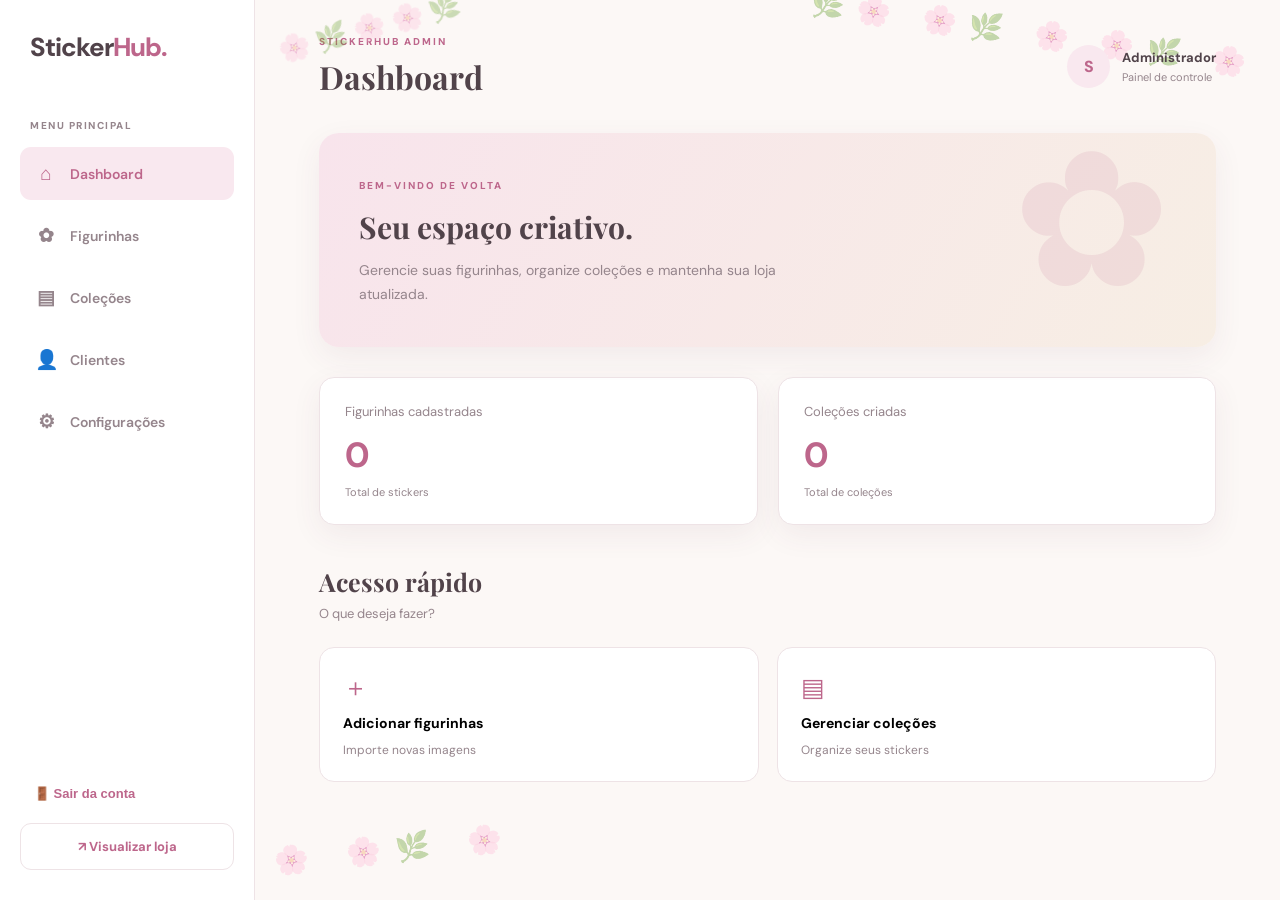
==== admin.html @ 7a5ba6c4 "Add files via upload" ====
<!DOCTYPE html>
<html lang="pt-BR">

<head>
    <meta charset="UTF-8">
    <meta name="viewport" content="width=device-width, initial-scale=1.0">

    <title>StickerHub | Administração</title>

    <link rel="stylesheet" href="css/style.css">
</head>

<body>

    <div class="admin-container">

        <!-- MENU LATERAL -->

        <aside class="sidebar">

            <a href="admin.html" class="admin-logo">
                Sticker<span>Hub.</span>
            </a>

            <p class="sidebar-label">MENU PRINCIPAL</p>

            <nav class="sidebar-nav">

                <button class="nav-item active" data-section="dashboard">
                    <span>⌂</span>
                    Dashboard
                </button>

                <button class="nav-item" data-section="stickers">
                    <span>✿</span>
                    Figurinhas
                </button>

                <button class="nav-item" data-section="collections">
                    <span>▤</span>
                    Coleções
                </button>

                <!-- Botão para acessar a aba de Clientes -->
                <button class="nav-item" data-section="customers">
                    <span>👤</span>
                    Clientes
                </button>

                <button class="nav-item" data-section="settings">
                    <span>⚙</span>
                    Configurações
                </button>

            </nav>

            <div class="sidebar-bottom">

                <!-- Botão de Sair adicionado -->
                <button id="adminLogoutButton" class="store-link" style="width: 100%; text-align: left; background: none; border: none; cursor: pointer; margin-bottom: 8px;">
                    🚪 Sair da conta
                </button>

                <a href="loja.html" class="store-link">
                    ↗ Visualizar loja
                </a>

            </div>

        </aside>

        <!-- CONTEÚDO PRINCIPAL -->

        <main class="admin-main">

            <header class="admin-header">

                <div>
                    <span class="header-label">STICKERHUB ADMIN</span>
                    <h1 id="pageTitle">Dashboard</h1>
                </div>

                <div class="admin-profile">
                    <div class="profile-avatar">S</div>

                    <div>
                        <strong>Administrador</strong>
                        <span>Painel de controle</span>
                    </div>
                </div>

            </header>

            <!-- DASHBOARD -->

            <section class="admin-section active" id="dashboard">

                <div class="welcome-card">

                    <div>
                        <span class="tag">BEM-VINDO DE VOLTA</span>

                        <h2>Seu espaço criativo.</h2>

                        <p>
                            Gerencie suas figurinhas, organize coleções
                            e mantenha sua loja atualizada.
                        </p>
                    </div>

                    <div class="welcome-decoration">✿</div>

                </div>

                <div class="dashboard-stats">

                    <div class="stat-card">
                        <span>Figurinhas cadastradas</span>
                        <strong id="dashboardStickerCount">0</strong>
                        <small>Total de stickers</small>
                    </div>

                    <div class="stat-card">
                        <span>Coleções criadas</span>
                        <strong id="dashboardCollectionCount">0</strong>
                        <small>Total de coleções</small>
                    </div>

                </div>

                <div class="section-heading">
                    <h2>Acesso rápido</h2>
                    <p>O que deseja fazer?</p>
                </div>

                <div class="quick-actions">

                    <button class="quick-action" data-section="stickers">
                        <span>＋</span>
                        <strong>Adicionar figurinhas</strong>
                        <small>Importe novas imagens</small>
                    </button>

                    <button class="quick-action" data-section="collections">
                        <span>▤</span>
                        <strong>Gerenciar coleções</strong>
                        <small>Organize seus stickers</small>
                    </button>

                </div>

            </section>

            <!-- FIGURINHAS / IMPORTAÇÃO -->

            <section class="admin-section" id="stickers">

                <div class="section-heading">
                    <h2>Minhas figurinhas</h2>
                    <p>Importe e gerencie seus stickers.</p>
                </div>

                <div class="import-area">

                    <div class="import-icon">↑</div>

                    <h3>Adicionar figurinhas</h3>

                    <p>
                        Selecione imagens do seu computador
                        ou importe uma pasta inteira.
                    </p>

                    <div class="import-buttons">

                        <label for="fileInput" class="import-button">
                            Escolher imagens
                        </label>

                        <label for="folderInput" class="import-button secondary">
                            Importar pasta
                        </label>

                    </div>

                    <input
                        type="file"
                        id="fileInput"
                        accept="image/*"
                        multiple
                        hidden
                    >

                    <input
                        type="file"
                        id="folderInput"
                        accept="image/*"
                        webkitdirectory
                        multiple
                        hidden
                    >

                </div>

                <div class="file-list-area">

                    <div class="file-list-header">
                        <h3>Arquivos importados</h3>
                        <span id="fileCount">0 arquivos</span>
                    </div>

                    <div id="fileList" class="file-list">

                        <p class="empty-message">
                            Nenhuma figurinha importada ainda.
                        </p>

                    </div>

                </div>

            </section>

            <!-- COLEÇÕES -->

            <section class="admin-section" id="collections">

                <div class="section-heading">
                    <h2>Minhas coleções</h2>
                    <p>Organize suas figurinhas por categorias.</p>
                </div>

                <div id="collectionList" class="collection-list">

                    <p class="empty-message">
                        Nenhuma coleção criada ainda.
                    </p>

                </div>

            </section>

            <!-- CLIENTES -->

            <section class="admin-section" id="customers">

                <div class="section-heading">
                    <h2>Gerenciar clientes</h2>
                    <p>Controle os acessos aos pacotes da sua loja.</p>
                </div>

                <div class="customer-management">

                    <div class="settings-card">
                        <h3>Liberar pacote</h3>
                        <p>Escolha um cliente e o pacote que deseja liberar.</p>

                        <label for="customerSelect">Cliente</label>
                        <select id="customerSelect">
                            <option value="">Carregando clientes...</option>
                        </select>

                        <label for="customerPackSelect">Pacote</label>
                        <select id="customerPackSelect">
                            <option value="">Carregando pacotes...</option>
                        </select>

                        <button id="grantAccessButton">
                            Liberar acesso
                        </button>

                        <p id="customerStatus" role="status"></p>
                    </div>

                    <div class="file-list-area">
                        <div class="file-list-header">
                            <div>
                                <h3>Clientes cadastrados</h3>
                                <p>Visualize os clientes e seus respectivos acessos.</p>
                            </div>
                            <span id="customerCount">0 clientes</span>
                        </div>

                        <div id="customerList">
                            <p class="empty-message">
                                Carregando clientes...
                            </p>
                        </div>
                    </div>

                </div>

            </section>

            <!-- CONFIGURAÇÕES -->

            <section class="admin-section" id="settings">

                <div class="section-heading">
                    <h2>Configurações</h2>
                    <p>Personalize sua loja.</p>
                </div>

                <div class="settings-card">

                    <label for="storeName">Nome da loja</label>

                    <input
                        type="text"
                        id="storeName"
                        placeholder="StickerHub"
                    >

                    <button id="saveSettings">
                        Salvar alterações
                    </button>

                </div>

            </section>

        </main>

    </div>

    <!-- MODAL DE IMPORTAÇÃO -->

    <div class="sticker-modal" id="stickerModal">

        <div class="modal-content">

            <button class="close-modal" id="closeModal">
                &times;
            </button>

            <h2>Nova figurinha</h2>

            <div class="modal-preview">
                <img id="modalImage" src="" alt="Prévia da figurinha">
            </div>

            <label for="stickerName">Nome da figurinha</label>

            <input
                type="text"
                id="stickerName"
                placeholder="Ex: Sweet Love"
            >

            <label for="collectionSelect">Selecionar coleção</label>

            <select id="collectionSelect">
                <option value="">Escolha uma coleção</option>
            </select>

            <button id="newCollectionButton" class="secondary-button">
                + Criar nova coleção
            </button>

            <div id="newCollectionArea" hidden>

                <input
                    type="text"
                    id="newCollectionName"
                    placeholder="Nome da nova coleção"
                >

                <button id="createCollectionButton">
                    Criar coleção
                </button>

            </div>

            <button id="publishSticker" class="publish-button">
                Publicar figurinha
            </button>

        </div>

    </div>

    <script src="https://cdn.jsdelivr.net/npm/@supabase/supabase-js@2"></script>

    <script src="script/supabase.js"></script>
    <script src="script/script.js"></script>
    <script src="script/import.js"></script>
    <script src="script/clientes.js"></script>

</body>
</html>
---- css/style.css ----
/* =========================================
   STICKERHUB - PAINEL ADMINISTRATIVO
   Identidade visual: Bege + Pink
========================================= */

@import url('https://fonts.googleapis.com/css2?family=DM+Sans:wght@400;500;600;700;800&family=Playfair+Display:wght@600;700&display=swap');

:root {
    --pink: #d982a5;
    --pink-dark: #bd668b;
    --pink-light: #f9e8ef;

    --beige: #faf6f0;
    --white: #ffffff;

    --text: #51434a;
    --muted: #95858c;
    --border: #eee3e6;

    --shadow: 0 10px 30px rgba(100, 60, 80, 0.07);
}

* {
    margin: 0;
    padding: 0;
    box-sizing: border-box;
}

body {
    font-family: 'DM Sans', sans-serif;
    background: var(--beige);
    color: var(--text);
    min-height: 100vh;
}

/* =========================================
   ESTRUTURA PRINCIPAL
========================================= */

.admin-container {
    display: flex;
    min-height: 100vh;
}

/* =========================================
   MENU LATERAL
========================================= */

.sidebar {
    width: 255px;
    min-width: 255px;
    min-height: 100vh;
    padding: 30px 20px;
    background: var(--white);
    border-right: 1px solid var(--border);
    display: flex;
    flex-direction: column;
}

.admin-logo {
    margin: 0 10px 55px;
    color: var(--text);
    font-size: 26px;
    font-weight: 800;
    letter-spacing: -1px;
    text-decoration: none;
}

.admin-logo span {
    color: var(--pink-dark);
}

.sidebar-label {
    margin: 0 10px 15px;
    color: var(--muted);
    font-size: 10px;
    font-weight: 800;
    letter-spacing: 1.5px;
}

.sidebar-nav {
    display: flex;
    flex-direction: column;
    gap: 9px;
}

.nav-item {
    width: 100%;
    padding: 14px 15px;
    display: flex;
    align-items: center;
    gap: 13px;
    border: none;
    border-radius: 11px;
    background: transparent;
    color: var(--muted);
    font-family: inherit;
    font-size: 14px;
    font-weight: 600;
    text-align: left;
    cursor: pointer;
    transition: 0.2s;
}

.nav-item span {
    width: 22px;
    font-size: 19px;
    text-align: center;
}

.nav-item:hover {
    background: var(--pink-light);
    color: var(--pink-dark);
}

.nav-item.active {
    background: var(--pink-light);
    color: var(--pink-dark);
}

.sidebar-bottom {
    margin-top: auto;
    padding-top: 30px;
}

.store-link {
    display: block;
    padding: 14px;
    border: 1px solid var(--border);
    border-radius: 11px;
    color: var(--pink-dark);
    font-size: 13px;
    font-weight: 700;
    text-align: center;
    text-decoration: none;
    transition: 0.2s;
}

.store-link:hover {
    background: var(--pink-light);
}

/* =========================================
   ÁREA PRINCIPAL
========================================= */

.admin-main {
    flex: 1;
    min-width: 0;
    padding: 35px 5%;
}

/* =========================================
   CABEÇALHO
========================================= */

.admin-header {
    display: flex;
    justify-content: space-between;
    align-items: center;
    gap: 20px;
    margin-bottom: 35px;
}

.header-label {
    display: block;
    margin-bottom: 7px;
    color: var(--pink-dark);
    font-size: 10px;
    font-weight: 800;
    letter-spacing: 2px;
}

.admin-header h1 {
    font-family: 'Playfair Display', serif;
    font-size: 32px;
}

.admin-profile {
    display: flex;
    align-items: center;
    gap: 12px;
}

.profile-avatar {
    width: 43px;
    height: 43px;
    display: flex;
    align-items: center;
    justify-content: center;
    border-radius: 50%;
    background: var(--pink-light);
    color: var(--pink-dark);
    font-weight: 800;
}

.admin-profile strong,
.admin-profile span {
    display: block;
}

.admin-profile strong {
    font-size: 13px;
}

.admin-profile span {
    margin-top: 4px;
    color: var(--muted);
    font-size: 11px;
}

/* =========================================
   SEÇÕES
========================================= */

.admin-section {
    display: none;
    animation: sectionAppear 0.25s ease;
}

.admin-section.active {
    display: block;
}

@keyframes sectionAppear {
    from {
        opacity: 0;
        transform: translateY(8px);
    }

    to {
        opacity: 1;
        transform: translateY(0);
    }
}

/* =========================================
   BOAS-VINDAS
========================================= */

.welcome-card {
    position: relative;
    overflow: hidden;
    padding: 40px;
    border-radius: 20px;
    background: linear-gradient(120deg, #f8e4ec, #f7eee4);
    box-shadow: var(--shadow);
}

.tag {
    display: inline-block;
    margin-bottom: 15px;
    color: var(--pink-dark);
    font-size: 10px;
    font-weight: 800;
    letter-spacing: 2px;
}

.welcome-card h2 {
    margin-bottom: 12px;
    font-family: 'Playfair Display', serif;
    font-size: 30px;
}

.welcome-card p {
    max-width: 450px;
    color: var(--muted);
    font-size: 14px;
    line-height: 1.7;
}

.welcome-decoration {
    position: absolute;
    top: -35px;
    right: 45px;
    color: rgba(189, 102, 139, 0.12);
    font-size: 190px;
}

/* =========================================
   ESTATÍSTICAS
========================================= */

.dashboard-stats {
    display: grid;
    grid-template-columns: repeat(2, minmax(0, 1fr));
    gap: 20px;
    margin: 30px 0 40px;
}

.stat-card {
    padding: 25px;
    border: 1px solid var(--border);
    border-radius: 15px;
    background: var(--white);
    box-shadow: var(--shadow);
}

.stat-card span,
.stat-card strong,
.stat-card small {
    display: block;
}

.stat-card span {
    color: var(--muted);
    font-size: 13px;
}

.stat-card strong {
    margin: 12px 0 7px;
    color: var(--pink-dark);
    font-size: 35px;
}

.stat-card small {
    color: var(--muted);
    font-size: 11px;
}

/* =========================================
   TÍTULOS DE SEÇÃO
========================================= */

.section-heading {
    margin-bottom: 25px;
}

.section-heading h2 {
    font-family: 'Playfair Display', serif;
    font-size: 25px;
}

.section-heading p {
    margin-top: 7px;
    color: var(--muted);
    font-size: 13px;
}

/* =========================================
   AÇÕES RÁPIDAS
========================================= */

.quick-actions {
    display: grid;
    grid-template-columns: repeat(2, minmax(0, 1fr));
    gap: 18px;
}

.quick-action {
    padding: 23px;
    border: 1px solid var(--border);
    border-radius: 15px;
    background: var(--white);
    display: flex;
    flex-direction: column;
    align-items: flex-start;
    gap: 10px;
    font-family: inherit;
    text-align: left;
    cursor: pointer;
    transition: 0.25s;
}

.quick-action:hover {
    transform: translateY(-4px);
    border-color: var(--pink);
    box-shadow: var(--shadow);
}

.quick-action > span {
    color: var(--pink-dark);
    font-size: 25px;
}

.quick-action strong {
    font-size: 14px;
}

.quick-action small {
    color: var(--muted);
    font-size: 12px;
}

/* =========================================
   IMPORTAÇÃO
========================================= */

.import-area {
    padding: 45px 20px;
    border: 2px dashed #e6b6ca;
    border-radius: 18px;
    background: rgba(255, 255, 255, 0.7);
    text-align: center;
}

.import-icon {
    width: 60px;
    height: 60px;
    margin: 0 auto 20px;
    display: flex;
    align-items: center;
    justify-content: center;
    border-radius: 18px;
    background: var(--pink-light);
    color: var(--pink-dark);
    font-size: 30px;
}

.import-area h3 {
    margin-bottom: 10px;
    font-size: 18px;
}

.import-area > p {
    max-width: 400px;
    margin: auto;
    color: var(--muted);
    font-size: 13px;
    line-height: 1.6;
}

.import-buttons {
    display: flex;
    justify-content: center;
    flex-wrap: wrap;
    gap: 12px;
    margin-top: 25px;
}

.import-button {
    padding: 13px 22px;
    border-radius: 10px;
    background: var(--pink);
    color: white;
    font-size: 13px;
    font-weight: 700;
    cursor: pointer;
    transition: 0.2s;
}

.import-button:hover {
    background: var(--pink-dark);
}

.import-button.secondary {
    border: 1px solid var(--pink);
    background: white;
    color: var(--pink-dark);
}

/* =========================================
   LISTA DE ARQUIVOS
========================================= */

.file-list-area {
    margin-top: 35px;
}

.file-list-header {
    display: flex;
    justify-content: space-between;
    align-items: center;
    gap: 15px;
    margin-bottom: 17px;
}

.file-list-header h3 {
    font-size: 16px;
}

.file-list-header span {
    color: var(--muted);
    font-size: 12px;
}

.file-list {
    display: grid;
    grid-template-columns: repeat(
        auto-fill,
        minmax(170px, 1fr)
    );
    gap: 15px;
}

.file-card {
    padding: 12px;
    border: 1px solid var(--border);
    border-radius: 13px;
    background: var(--white);
    overflow: hidden;
}

.file-card img {
    width: 100%;
    height: 125px;
    object-fit: contain;
    border-radius: 8px;
    background: #fffafa;
}

.file-card p {
    margin-top: 10px;
    overflow-wrap: anywhere;
    font-size: 12px;
}

.file-card button {
    width: 100%;
    margin-top: 10px;
    padding: 9px;
    border: none;
    border-radius: 8px;
    background: var(--pink-light);
    color: var(--pink-dark);
    font-weight: 700;
    cursor: pointer;
}

/* =========================================
   COLEÇÕES
========================================= */

.collection-list {
    display: grid;
    grid-template-columns: repeat(
        auto-fill,
        minmax(210px, 1fr)
    );
    gap: 18px;
}

.collection-card {
    padding: 23px;
    border: 1px solid var(--border);
    border-radius: 15px;
    background: var(--white);
    box-shadow: var(--shadow);
}

.collection-card h3 {
    margin-bottom: 8px;
    font-size: 16px;
}

.collection-card p {
    color: var(--muted);
    font-size: 12px;
}

/* =========================================
   CONFIGURAÇÕES
========================================= */

.settings-card {
    max-width: 550px;
    padding: 30px;
    border: 1px solid var(--border);
    border-radius: 16px;
    background: var(--white);
    box-shadow: var(--shadow);
}

.settings-card label {
    display: block;
    margin-bottom: 10px;
    font-size: 13px;
    font-weight: 700;
}

.settings-card input,
.modal-content input,
.modal-content select {
    width: 100%;
    padding: 13px 15px;
    border: 1px solid var(--border);
    border-radius: 10px;
    outline: none;
    background: #fffdfd;
    color: var(--text);
    font-family: inherit;
    font-size: 13px;
}

.settings-card input:focus,
.modal-content input:focus,
.modal-content select:focus {
    border-color: var(--pink);
}

.settings-card button,
#newCollectionArea button {
    margin-top: 17px;
    padding: 13px 20px;
    border: none;
    border-radius: 10px;
    background: var(--pink);
    color: white;
    font-family: inherit;
    font-weight: 700;
    cursor: pointer;
}

.settings-card button:hover,
#newCollectionArea button:hover {
    background: var(--pink-dark);
}

/* =========================================
   MODAL DE IMPORTAÇÃO
========================================= */

.sticker-modal {
    position: fixed;
    inset: 0;
    z-index: 1000;
    display: none;
    align-items: center;
    justify-content: center;
    padding: 20px;
    background: rgba(45, 32, 39, 0.5);
    backdrop-filter: blur(7px);
}

.sticker-modal.active {
    display: flex;
}

.modal-content {
    position: relative;
    width: 100%;
    max-width: 430px;
    max-height: 90vh;
    overflow-y: auto;
    padding: 30px;
    border-radius: 20px;
    background: var(--white);
    box-shadow: var(--shadow);
    animation: modalAppear 0.25s ease;
}

@keyframes modalAppear {
    from {
        opacity: 0;
        transform: translateY(12px);
    }

    to {
        opacity: 1;
        transform: translateY(0);
    }
}

.modal-content h2 {
    margin-bottom: 20px;
    font-family: 'Playfair Display', serif;
}

.close-modal {
    position: absolute;
    top: 15px;
    right: 17px;
    width: 32px;
    height: 32px;
    border: none;
    border-radius: 50%;
    background: var(--pink-light);
    color: var(--pink-dark);
    font-size: 23px;
    cursor: pointer;
}

.modal-preview {
    width: 100%;
    height: 180px;
    margin-bottom: 20px;
    padding: 10px;
    border-radius: 13px;
    background: #fff6f8;
    display: flex;
    align-items: center;
    justify-content: center;
}

.modal-preview img {
    max-width: 100%;
    max-height: 100%;
    object-fit: contain;
}

.modal-content label {
    display: block;
    margin: 15px 0 8px;
    font-size: 12px;
    font-weight: 700;
}

.secondary-button,
.publish-button {
    width: 100%;
    margin-top: 15px;
    padding: 13px;
    border: none;
    border-radius: 10px;
    font-family: inherit;
    font-weight: 700;
    cursor: pointer;
}

.secondary-button {
    background: var(--pink-light);
    color: var(--pink-dark);
}

.publish-button {
    background: var(--pink);
    color: white;
}

.publish-button:hover {
    background: var(--pink-dark);
}

#newCollectionArea {
    margin-top: 15px;
}

#newCollectionArea button {
    width: 100%;
}

/* =========================================
   ESTADOS VAZIOS
========================================= */

.empty-message {
    grid-column: 1 / -1;
    padding: 30px 15px;
    border: 1px dashed var(--border);
    border-radius: 13px;
    background: white;
    color: var(--muted);
    font-size: 13px;
    text-align: center;
}

/* =========================================
   RESPONSIVIDADE
========================================= */

@media (max-width: 850px) {

    .sidebar {
        width: 210px;
        min-width: 210px;
    }

    .admin-main {
        padding: 30px 3%;
    }
}

@media (max-width: 650px) {

    .admin-container {
        flex-direction: column;
    }

    .sidebar {
        width: 100%;
        min-width: 0;
        min-height: auto;
        padding: 20px;
        border-right: none;
        border-bottom: 1px solid var(--border);
    }

    .admin-logo {
        margin: 0 0 20px;
    }

    .sidebar-label {
        margin-left: 0;
    }

    .sidebar-nav {
        display: grid;
        grid-template-columns: repeat(2, minmax(0, 1fr));
    }

    .sidebar-bottom {
        margin-top: 18px;
        padding-top: 0;
    }

    .admin-main {
        padding: 25px 5%;
    }

    .admin-header {
        flex-wrap: wrap;
    }

    .welcome-card {
        padding: 28px 22px;
    }

    .welcome-decoration {
        right: 10px;
        font-size: 120px;
    }

    .dashboard-stats,
    .quick-actions {
        grid-template-columns: 1fr;
    }
}

@media (max-width: 380px) {

    .admin-profile {
        width: 100%;
    }

    .sidebar-nav {
        grid-template-columns: 1fr;
    }

    .import-buttons {
        flex-direction: column;
    }

    .import-button {
        text-align: center;
    }
}

/* =========================================
   CORREÇÃO DE ALINHAMENTO - PAINEL DE CLIENTES
========================================= */

#customers .customer-management {
    display: grid !important;
    grid-template-columns: 380px 1fr !important;
    gap: 28px !important;
    align-items: start !important;
    margin-top: 20px !important;
}

@media (max-width: 960px) {
    #customers .customer-management {
        grid-template-columns: 1fr !important;
    }
}

/* Card "Liberar pacote" */
#customers .settings-card {
    display: flex !important;
    flex-direction: column !important;
    background: #ffffff !important;
    padding: 28px !important;
    border-radius: 18px !important;
    border: 1px solid #f0e6e9 !important;
    box-shadow: 0 4px 15px rgba(0, 0, 0, 0.02) !important;
}

#customers .settings-card h3 {
    font-size: 18px !important;
    color: #443b3e !important;
    margin-bottom: 6px !important;
}

#customers .settings-card > p {
    font-size: 13px !important;
    color: #8c7e83 !important;
    margin-bottom: 20px !important;
}

/* Labels (Cliente / Pacote) */
#customers .settings-card label {
    display: block !important;
    font-size: 13px !important;
    font-weight: 700 !important;
    color: #493d42 !important;
    margin-bottom: 6px !important;
}

/* Selects (Combobox) */
#customers .settings-card select {
    display: block !important;
    width: 100% !important;
    height: 44px !important;
    padding: 0 14px !important;
    margin-bottom: 18px !important;
    background-color: #faf6f7 !important;
    border: 1px solid #e6d7dc !important;
    border-radius: 10px !important;
    font-size: 14px !important;
    color: #443b3e !important;
    outline: none !important;
    cursor: pointer !important;
}

#customers .settings-card select:focus {
    border-color: #c987a0 !important;
    background-color: #ffffff !important;
    box-shadow: 0 0 0 3px rgba(201, 135, 160, 0.15) !important;
}

/* Botão Liberar Acesso */
#customers #grantAccessButton {
    display: block !important;
    width: 100% !important;
    height: 44px !important;
    margin-top: 4px !important;
    background: #c987a0 !important;
    color: #ffffff !important;
    border: none !important;
    border-radius: 10px !important;
    font-size: 14px !important;
    font-weight: 700 !important;
    cursor: pointer !important;
    transition: background 0.2s ease, transform 0.1s ease !important;
}

#customers #grantAccessButton:hover {
    background: #b56f89 !important;
    transform: translateY(-1px) !important;
}

/* Mensagem de status abaixo do botão */
#customers #customerStatus {
    margin-top: 14px !important;
    font-size: 13px !important;
    font-weight: 600 !important;
    color: #b56f89 !important;
    text-align: center !important;
}

/* =========================================
   ESTILOS DO BOTÃO DE REVOGAR (CLIENTES)
========================================= */

.customer-access-row {
    display: flex;
    align-items: center;
    justify-content: space-between;
    background: #faf6f4;
    padding: 8px 12px;
    border-radius: 8px;
    margin-top: 6px;
    gap: 10px;
}

.revoke-button {
    background: #fdf2f2;
    color: #d9534f;
    border: 1px solid #f5c6cb;
    padding: 5px 12px;
    border-radius: 6px;
    font-size: 13px;
    font-weight: 600;
    cursor: pointer;
    transition: all 0.2s ease;
}

.revoke-button:hover {
    background: #d9534f;
    color: white;
    border-color: #d9534f;
}

/* =========================================
   RAMOS DE CEREJEIRA E FLORES NO FUNDO (ADMIN)
========================================= */

.admin-container {
    position: relative;
    background-color: #fcf8f6;
    overflow: hidden;
}

/* Ramos e flores decorativas mais visíveis e delicadas */
.admin-container::before,
.admin-container::after {
    content: "🌿🌸 🌸🌿 🌸 🌸🌿 🌸";
    position: absolute;
    font-size: 28px;
    opacity: 0.35; /* Mais forte para aparecer bem, mas sem cobrir o texto */
    pointer-events: none;
    user-select: none;
    z-index: 0;
    white-space: nowrap;
}

/* Ramo superior cruzando o topo do painel */
.admin-container::before {
    top: 15px;
    right: 20px;
    letter-spacing: 12px;
    transform: rotate(8deg);
}

/* Ramo inferior cruzando a base da tela */
.admin-container::after {
    bottom: 20px;
    left: 30px;
    letter-spacing: 15px;
    transform: rotate(-6deg);
}

/* Adicionando um ramo extra no canto esquerdo superior para preencher */
.admin-main::before {
    content: "🌸 🌿 🌸 🌸 🌿";
    position: absolute;
    top: 10px;
    left: 20px;
    font-size: 26px;
    opacity: 0.3;
    pointer-events: none;
    z-index: 0;
    transform: rotate(-15deg);
}

/* Garante que o conteúdo e a sidebar fiquem acima dos ramos */
.sidebar, .admin-main {
    position: relative;
    z-index: 1;
}
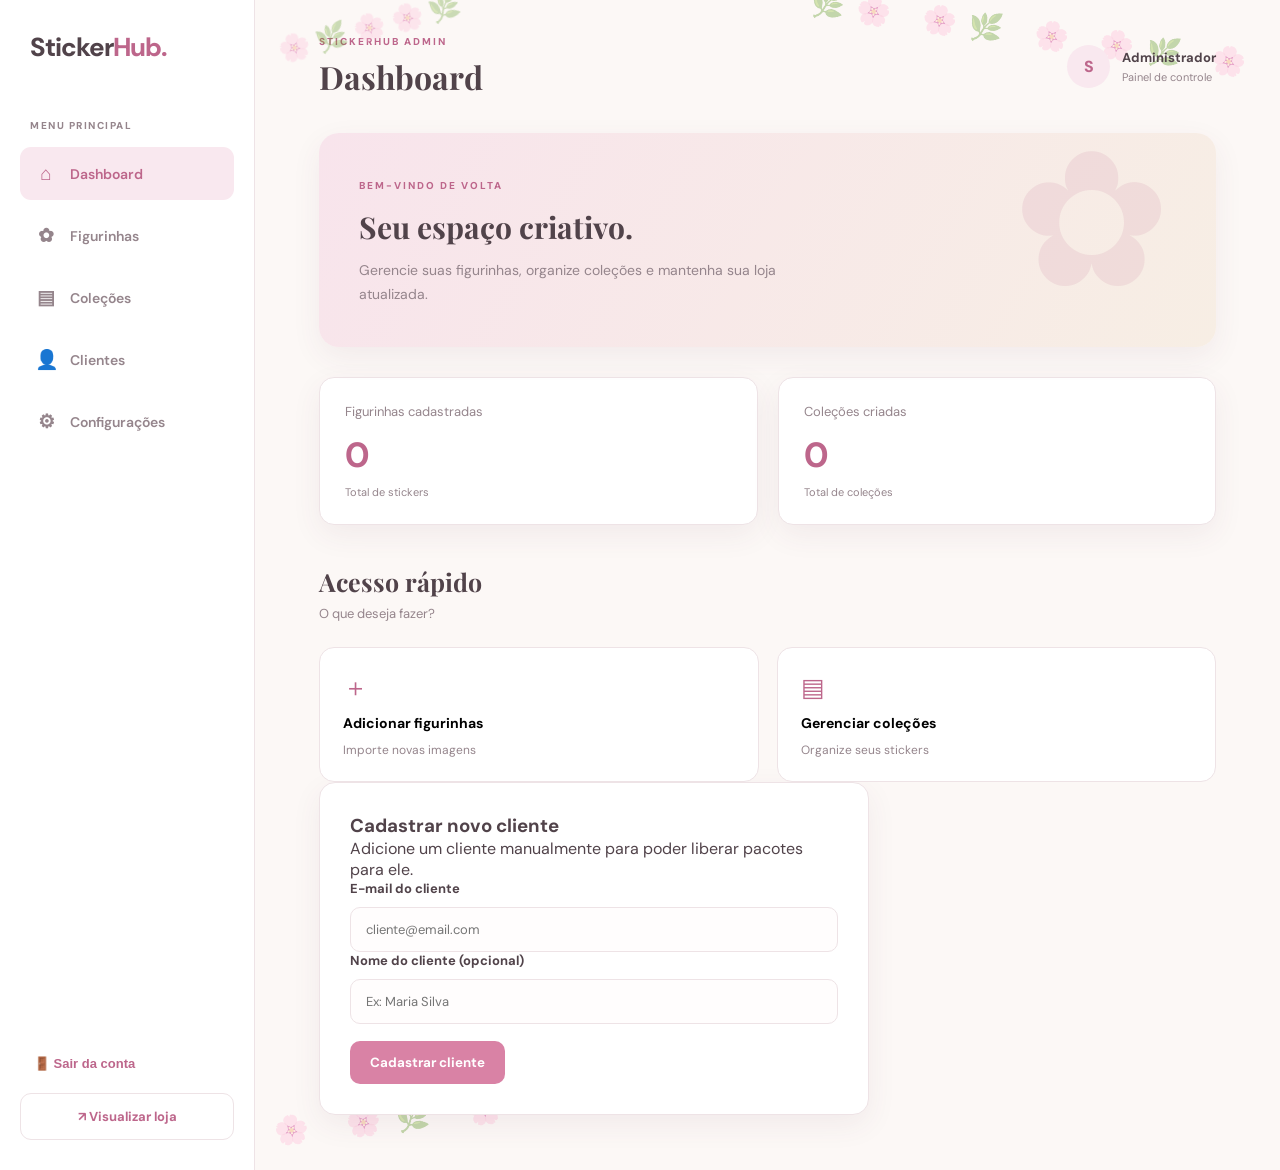
==== commit e4933a29: "Add client registration section in admin.html Added a section for registering new clients with email" ====
--- a/admin.html
+++ b/admin.html
@@ -8,6 +8,33 @@
     <title>StickerHub | Administração</title>
 
     <link rel="stylesheet" href="css/style.css">
+
+    <!-- Estilo do botão de excluir alinhado com o tema do StickerHub -->
+    <style>
+        .btn-excluir {
+            background-color: #ffe4e6;
+            color: #e11d48;
+            border: 1px solid #fecdd3;
+            padding: 6px 12px;
+            border-radius: 10px;
+            font-size: 0.8rem;
+            font-weight: 600;
+            cursor: pointer;
+            margin-top: 10px;
+            transition: all 0.2s ease;
+            display: flex;
+            align-items: center;
+            justify-content: center;
+            gap: 6px;
+            width: 100%;
+        }
+
+        .btn-excluir:hover {
+            background-color: #fecdd3;
+            color: #be123c;
+            transform: translateY(-1px);
+        }
+    </style>
 </head>
 
 <body>
@@ -242,6 +269,22 @@
 
             <!-- CLIENTES -->
 
+            <!-- CADASTRAR NOVO CLIENTE -->
+<div class="settings-card" style="margin-bottom: 20px;">
+    <h3>Cadastrar novo cliente</h3>
+    <p>Adicione um cliente manualmente para poder liberar pacotes para ele.</p>
+
+    <label for="newClientEmail">E-mail do cliente</label>
+    <input type="email" id="newClientEmail" placeholder="cliente@email.com">
+
+    <label for="newClientName">Nome do cliente (opcional)</label>
+    <input type="text" id="newClientName" placeholder="Ex: Maria Silva">
+
+    <button id="registerClientButton">
+        Cadastrar cliente
+    </button>
+</div>
+   
             <section class="admin-section" id="customers">
 
                 <div class="section-heading">
@@ -379,12 +422,12 @@
 
     </div>
 
+    <!-- SCRIPTS -->
     <script src="https://cdn.jsdelivr.net/npm/@supabase/supabase-js@2"></script>
-
     <script src="script/supabase.js"></script>
     <script src="script/script.js"></script>
     <script src="script/import.js"></script>
     <script src="script/clientes.js"></script>
 
 </body>
-</html>+</html>
--- a/css/style.css
+++ b/css/style.css
@@ -1024,6 +1024,27 @@
     transform: rotate(-15deg);
 }
 
+.btn-excluir {
+    background-color: #ffe4e6;
+    color: #e11d48;
+    border: 1px solid #fecdd3;
+    padding: 8px 14px;
+    border-radius: 12px;
+    font-size: 0.85rem;
+    font-weight: 600;
+    cursor: pointer;
+    transition: all 0.2s ease;
+    display: inline-flex;
+    align-items: center;
+    gap: 6px;
+}
+
+.btn-excluir:hover {
+    background-color: #fecdd3;
+    color: #be123c;
+    transform: translateY(-2px);
+    box-shadow: 0 4px 10px rgba(225, 29, 72, 0.15);
+}
 /* Garante que o conteúdo e a sidebar fiquem acima dos ramos */
 .sidebar, .admin-main {
     position: relative;
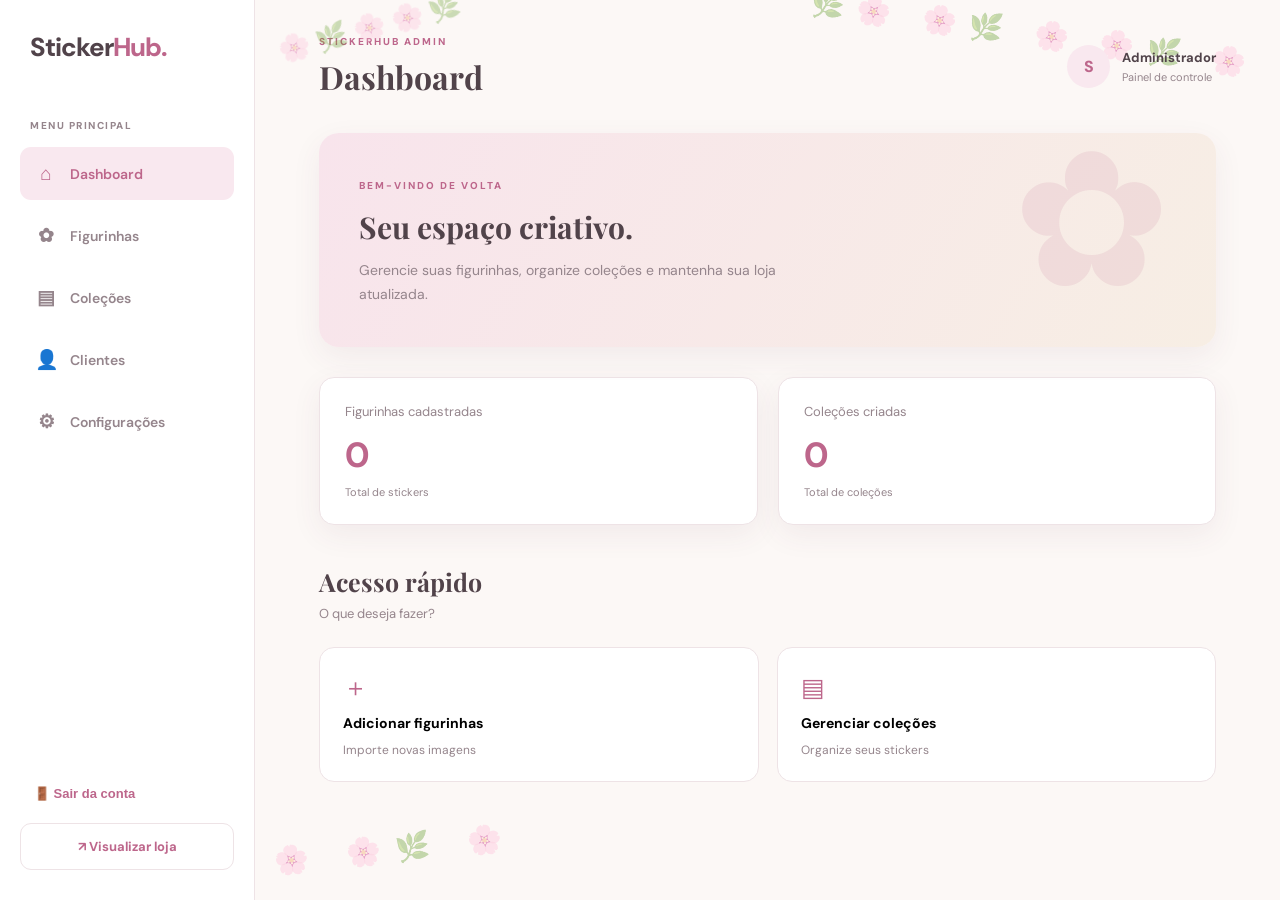
==== commit f0dcaa33: "Update admin.html" ====
--- a/admin.html
+++ b/admin.html
@@ -9,7 +9,6 @@
 
     <link rel="stylesheet" href="css/style.css">
 
-    <!-- Estilo do botão de excluir alinhado com o tema do StickerHub -->
     <style>
         .btn-excluir {
             background-color: #ffe4e6;
@@ -42,7 +41,6 @@
     <div class="admin-container">
 
         <!-- MENU LATERAL -->
-
         <aside class="sidebar">
 
             <a href="admin.html" class="admin-logo">
@@ -68,7 +66,6 @@
                     Coleções
                 </button>
 
-                <!-- Botão para acessar a aba de Clientes -->
                 <button class="nav-item" data-section="customers">
                     <span>👤</span>
                     Clientes
@@ -83,7 +80,6 @@
 
             <div class="sidebar-bottom">
 
-                <!-- Botão de Sair adicionado -->
                 <button id="adminLogoutButton" class="store-link" style="width: 100%; text-align: left; background: none; border: none; cursor: pointer; margin-bottom: 8px;">
                     🚪 Sair da conta
                 </button>
@@ -97,7 +93,6 @@
         </aside>
 
         <!-- CONTEÚDO PRINCIPAL -->
-
         <main class="admin-main">
 
             <header class="admin-header">
@@ -119,7 +114,6 @@
             </header>
 
             <!-- DASHBOARD -->
-
             <section class="admin-section active" id="dashboard">
 
                 <div class="welcome-card">
@@ -179,7 +173,6 @@
             </section>
 
             <!-- FIGURINHAS / IMPORTAÇÃO -->
-
             <section class="admin-section" id="stickers">
 
                 <div class="section-heading">
@@ -210,22 +203,8 @@
 
                     </div>
 
-                    <input
-                        type="file"
-                        id="fileInput"
-                        accept="image/*"
-                        multiple
-                        hidden
-                    >
-
-                    <input
-                        type="file"
-                        id="folderInput"
-                        accept="image/*"
-                        webkitdirectory
-                        multiple
-                        hidden
-                    >
+                    <input type="file" id="fileInput" accept="image/*" multiple hidden>
+                    <input type="file" id="folderInput" accept="image/*" webkitdirectory multiple hidden>
 
                 </div>
 
@@ -237,11 +216,9 @@
                     </div>
 
                     <div id="fileList" class="file-list">
-
                         <p class="empty-message">
                             Nenhuma figurinha importada ainda.
                         </p>
-
                     </div>
 
                 </div>
@@ -249,7 +226,6 @@
             </section>
 
             <!-- COLEÇÕES -->
-
             <section class="admin-section" id="collections">
 
                 <div class="section-heading">
@@ -258,63 +234,68 @@
                 </div>
 
                 <div id="collectionList" class="collection-list">
-
                     <p class="empty-message">
                         Nenhuma coleção criada ainda.
                     </p>
-
                 </div>
 
             </section>
 
             <!-- CLIENTES -->
-
-            <!-- CADASTRAR NOVO CLIENTE -->
-<div class="settings-card" style="margin-bottom: 20px;">
-    <h3>Cadastrar novo cliente</h3>
-    <p>Adicione um cliente manualmente para poder liberar pacotes para ele.</p>
-
-    <label for="newClientEmail">E-mail do cliente</label>
-    <input type="email" id="newClientEmail" placeholder="cliente@email.com">
-
-    <label for="newClientName">Nome do cliente (opcional)</label>
-    <input type="text" id="newClientName" placeholder="Ex: Maria Silva">
-
-    <button id="registerClientButton">
-        Cadastrar cliente
-    </button>
-</div>
-   
             <section class="admin-section" id="customers">
 
                 <div class="section-heading">
                     <h2>Gerenciar clientes</h2>
-                    <p>Controle os acessos aos pacotes da sua loja.</p>
-                </div>
-
-                <div class="customer-management">
-
-                    <div class="settings-card">
-                        <h3>Liberar pacote</h3>
-                        <p>Escolha um cliente e o pacote que deseja liberar.</p>
-
-                        <label for="customerSelect">Cliente</label>
-                        <select id="customerSelect">
-                            <option value="">Carregando clientes...</option>
-                        </select>
-
-                        <label for="customerPackSelect">Pacote</label>
-                        <select id="customerPackSelect">
-                            <option value="">Carregando pacotes...</option>
-                        </select>
-
-                        <button id="grantAccessButton">
-                            Liberar acesso
-                        </button>
-
-                        <p id="customerStatus" role="status"></p>
-                    </div>
-
+                    <p>Cadastre clientes e controle os acessos aos pacotes da sua loja.</p>
+                </div>
+
+                <div class="customer-management" style="display: grid; grid-template-columns: 1fr 1fr; gap: 20px;">
+
+                    <!-- COLUNA DA ESQUERDA: CADASTRAR E LIBERAR -->
+                    <div>
+                        <!-- CADASTRAR NOVO CLIENTE -->
+                        <div class="settings-card" style="margin-bottom: 20px;">
+                            <h3>Cadastrar novo cliente</h3>
+                            <p>Crie o acesso do cliente para liberar pacotes.</p>
+
+                            <label for="newClientName">Nome do cliente (opcional)</label>
+                            <input type="text" id="newClientName" placeholder="Ex: Maria Silva" style="width: 100%; padding: 10px; margin-bottom: 15px; border-radius: 8px; border: 1px solid #ddd;">
+
+                            <label for="newClientEmail">E-mail do cliente</label>
+                            <input type="email" id="newClientEmail" placeholder="cliente@email.com" style="width: 100%; padding: 10px; margin-bottom: 15px; border-radius: 8px; border: 1px solid #ddd;">
+
+                            <label for="newClientPassword">Senha inicial do cliente</label>
+                            <input type="text" id="newClientPassword" placeholder="Mínimo 6 caracteres" style="width: 100%; padding: 10px; margin-bottom: 15px; border-radius: 8px; border: 1px solid #ddd;">
+
+                            <button id="registerClientButton" style="width: 100%;">
+                                Cadastrar cliente
+                            </button>
+                        </div>
+
+                        <!-- LIBERAR PACOTE -->
+                        <div class="settings-card">
+                            <h3>Liberar pacote</h3>
+                            <p>Escolha um cliente e o pacote que deseja liberar.</p>
+
+                            <label for="customerSelect">Cliente</label>
+                            <select id="customerSelect" style="width: 100%; padding: 10px; margin-bottom: 15px; border-radius: 8px; border: 1px solid #ddd;">
+                                <option value="">Carregando clientes...</option>
+                            </select>
+
+                            <label for="customerPackSelect">Pacote</label>
+                            <select id="customerPackSelect" style="width: 100%; padding: 10px; margin-bottom: 15px; border-radius: 8px; border: 1px solid #ddd;">
+                                <option value="">Carregando pacotes...</option>
+                            </select>
+
+                            <button id="grantAccessButton" style="width: 100%;">
+                                Liberar acesso
+                            </button>
+
+                            <p id="customerStatus" role="status" style="margin-top: 10px;"></p>
+                        </div>
+                    </div>
+
+                    <!-- COLUNA DA DIREITA: LISTA DE CLIENTES -->
                     <div class="file-list-area">
                         <div class="file-list-header">
                             <div>
@@ -336,7 +317,6 @@
             </section>
 
             <!-- CONFIGURAÇÕES -->
-
             <section class="admin-section" id="settings">
 
                 <div class="section-heading">
@@ -348,11 +328,7 @@
 
                     <label for="storeName">Nome da loja</label>
 
-                    <input
-                        type="text"
-                        id="storeName"
-                        placeholder="StickerHub"
-                    >
+                    <input type="text" id="storeName" placeholder="StickerHub">
 
                     <button id="saveSettings">
                         Salvar alterações
@@ -367,7 +343,6 @@
     </div>
 
     <!-- MODAL DE IMPORTAÇÃO -->
-
     <div class="sticker-modal" id="stickerModal">
 
         <div class="modal-content">
@@ -383,15 +358,9 @@
             </div>
 
             <label for="stickerName">Nome da figurinha</label>
-
-            <input
-                type="text"
-                id="stickerName"
-                placeholder="Ex: Sweet Love"
-            >
+            <input type="text" id="stickerName" placeholder="Ex: Sweet Love">
 
             <label for="collectionSelect">Selecionar coleção</label>
-
             <select id="collectionSelect">
                 <option value="">Escolha uma coleção</option>
             </select>
@@ -401,17 +370,10 @@
             </button>
 
             <div id="newCollectionArea" hidden>
-
-                <input
-                    type="text"
-                    id="newCollectionName"
-                    placeholder="Nome da nova coleção"
-                >
-
+                <input type="text" id="newCollectionName" placeholder="Nome da nova coleção">
                 <button id="createCollectionButton">
                     Criar coleção
                 </button>
-
             </div>
 
             <button id="publishSticker" class="publish-button">
